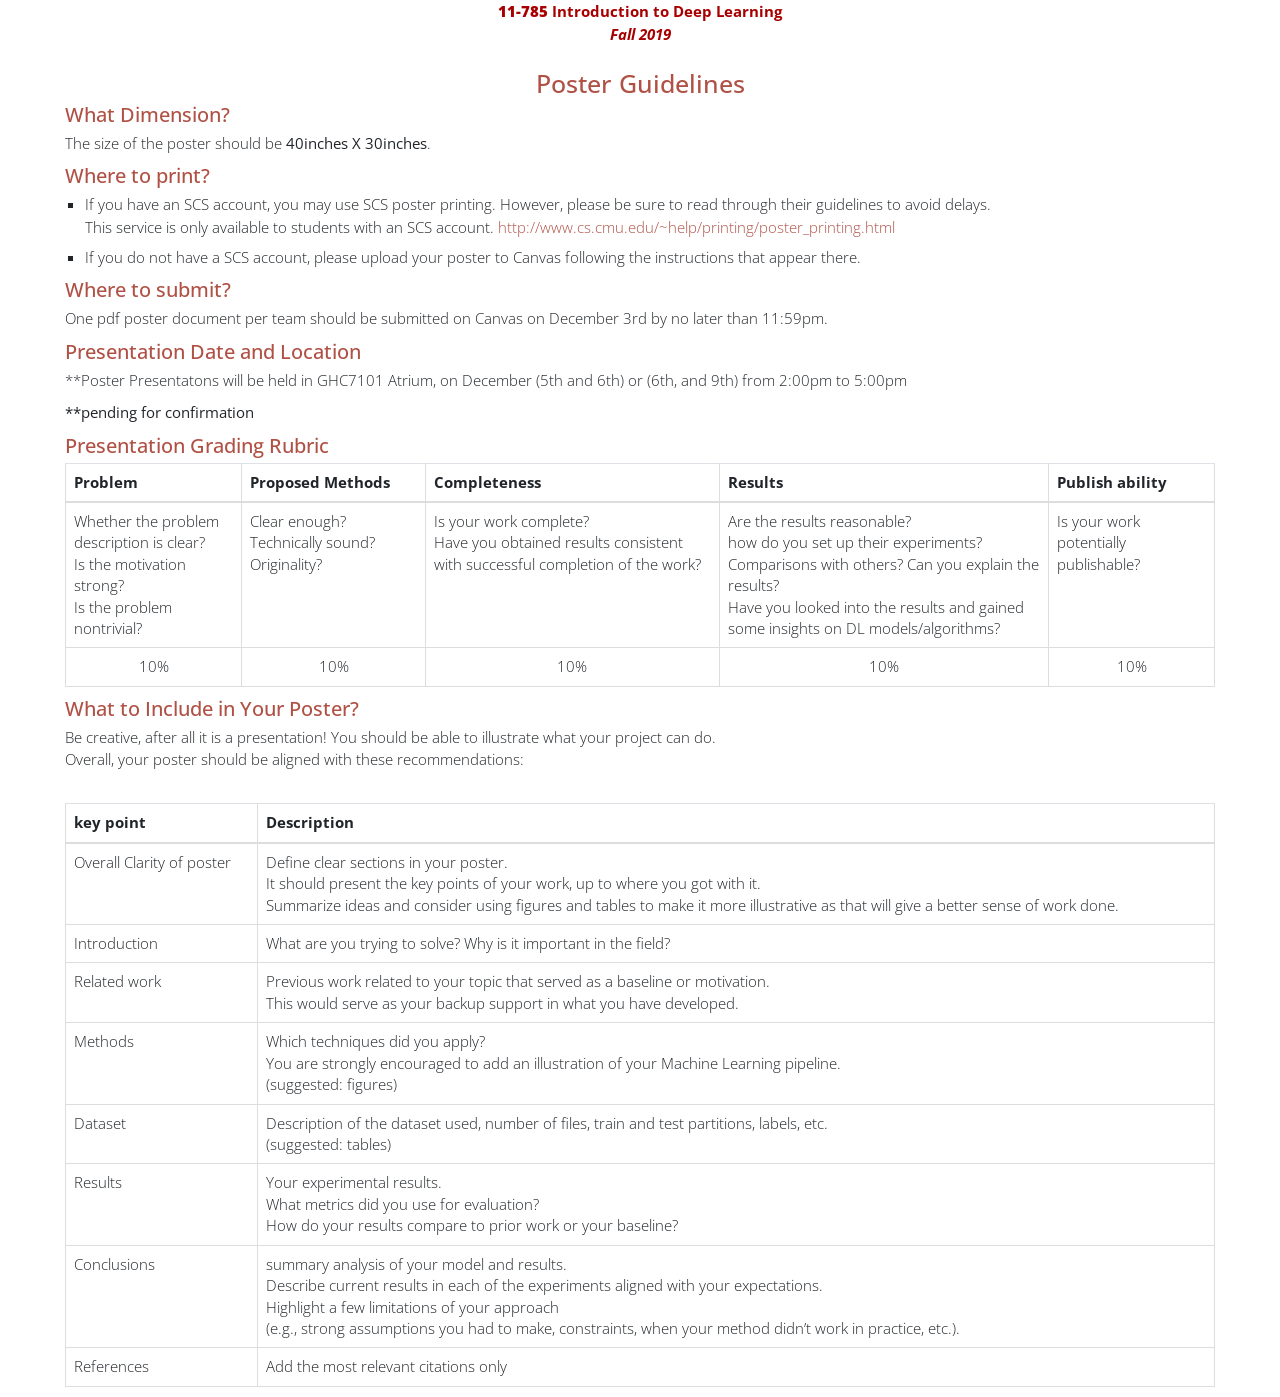
==== poster_description.html @ cd89eaa8 "Add files via upload added poster guidelines page" ====
<!DOCTYPE html>
<html lang="en">
<!DOCTYPE html>
<html lang="en">
<head>
    <meta charset="UTF-8">
    <!--  <meta http-equiv="refresh" content="5"> -->
    <title>11-785 Deep Learning</title>
    <link href="https://maxcdn.bootstrapcdn.com/bootstrap/3.3.5/css/bootstrap.min.css" rel="stylesheet" integrity="sha256-MfvZlkHCEqatNoGiOXveE8FIwMzZg4W85qfrfIFBfYc= sha512-dTfge/zgoMYpP7QbHy4gWMEGsbsdZeCXz7irItjcC3sPUFtf0kuFbDz/ixG7ArTxmDjLXDmezHubeNikyKGVyQ==" crossorigin="anonymous">
    <link href='https://fonts.googleapis.com/css?family=Open+Sans:400,300,400italic,300italic' rel='stylesheet' type='text/css'>
	
	<!-- bootsraping for the tables -->
	<link rel="stylesheet" href="https://maxcdn.bootstrapcdn.com/bootstrap/4.3.1/css/bootstrap.min.css">
	<script src="https://ajax.googleapis.com/ajax/libs/jquery/3.4.1/jquery.min.js"></script>
	<script src="https://cdnjs.cloudflare.com/ajax/libs/popper.js/1.14.7/umd/popper.min.js"></script>
	<script src="https://maxcdn.bootstrapcdn.com/bootstrap/4.3.1/js/bootstrap.min.js"></script>
	
	<!-- the main css locally done-->
    <link href="main_pd.css" rel="stylesheet" type="text/css">

	<div class="container-titlebar">
		<div class="row">
			<div class="title-col vcenter" style="color:#A80000;font-weight:bold;text-align:center;width:100%">
				<div class="title"><b>11-785</b> Introduction to Deep Learning</div>
				<div class="subtitle"><i>Fall 2019</i></div>
			</div>
		</div>
	</div>
</head>
<body>
	
	<div class="container">
	<br> <h1 align="center">Poster Guidelines </h1>
	<h2>What Dimension?</h2>
		<p> The size of the poster should be <strong>40inches X 30inches</strong>.</p>
	
	<h2>Where to print?</h2>
	<ul class="ul">
	   <li>If you have an SCS account, you may use SCS poster printing. However, please be sure to read through their guidelines to avoid delays. <br> This service is only available to students with an SCS account. <a href="http://www.cs.cmu.edu/~help/printing/poster_printing.html">http://www.cs.cmu.edu/~help/printing/poster_printing.html</a> </li>
	   <li>If you do not have a SCS account, please upload your poster to Canvas following the instructions that appear there.</li>
	</ul>
	
	<h2>Where to submit?</h2>
	<p> One pdf poster document per team should be submitted on Canvas on December 3rd by no later than 11:59pm.</p>
	
	
	<h2>Presentation Date and Location</h2>
		<p> **Poster Presentatons will be held in GHC7101 Atrium, on December (5th and 6th) or (6th, and 9th) from 2:00pm to 5:00pm</p>
		<p><strong>**pending for confirmation </strong></p>
	
	<h2>Presentation Grading Rubric</h2>
	<table class="table table-bordered">
	<thead>
		<tr>
			 <th>Problem</th>
			 <th>Proposed Methods</th>
			 <th>Completeness</th>
			 <th>Results</th>
			 <th>Publish ability</th>
		</tr>
   </thead>
   <tbody>
		<tr>
            <td align="left">Whether the problem description is clear? <br> Is the motivation strong? <br>Is the problem nontrivial?</td> <!--Assignment-->     		
			<td align="left">Clear enough? Technically sound? Originality?</td>
			<td align="left">Is your work complete? <br> Have you obtained results consistent with successful completion of the work? </td>
			<td align="left">Are the results reasonable? <br> how do you set up their experiments? <br> Comparisons with others? Can you explain the results? <br> Have you looked into the results and gained some insights on DL models/algorithms?</td>
			<td align="left">Is your work potentially publishable?</td>
		</tr>
		<tr>
			<td align="center">10%</td>
			<td align="center">10%</td>
			<td align="center">10%</td>
			<td align="center">10%</td>
			<td align="center">10%</td>
		</tr>
    </tbody>
    </table>

	<h2>What to Include in Your Poster? </h2>
	<p>Be creative, after all it is a presentation! You should be able to illustrate what your project can do. <br> Overall, your poster should be aligned with these recommendations: </p> <br>

	<table class="table table-bordered">
	<thead>
		<tr>
			 <th>key point</th>
			 <th>Description</th>
		</tr>
   </thead>
   <tbody>
		<tr>
            <td>Overall Clarity of poster</td> <!--Assignment-->     		
			<td> Define clear sections in your poster.<br>
				 It should present the key points of your work, up to where you got with it. <br> 
				 Summarize ideas and consider using figures and tables to make it more illustrative as that will give a better sense of work done.
			</td>
		</tr>
		<tr>
			<td>Introduction</td>
			<td>What are you trying to solve? Why is it important in the field?</td>
		</tr>
		<tr>
			<td>Related work</td>
			<td>Previous work related to your topic that served as a baseline or motivation. <br> This would serve as your backup support in what you have developed.</td>
		</tr>
		<tr>
			<td>Methods</td>
			<td>Which techniques did you apply? <br> You are strongly encouraged to add an illustration of your Machine Learning pipeline. <br>(suggested: figures)</td>
		</tr>
		<tr>
			<td>Dataset</td>
			<td>Description of the dataset used, number of files, train and test partitions, labels, etc. <br> (suggested: tables)</td>
		</tr>
		<tr>
			<td>Results</td>
			<td>Your experimental results.<br> What metrics did you use for evaluation? <br> How do your results compare to prior work or your baseline? </td>
		</tr>
		<tr>
			<td>Conclusions</td>
			<td>summary analysis of your model and results.<br> Describe current results in each of the experiments aligned with your expectations. <br> Highlight a few limitations of your approach <br>(e.g., strong assumptions you had to make, constraints, when your method didn’t work in practice, etc.). </td>
		</tr>
		<tr>
			<td>References</td>
			<td>Add the most relevant citations only</td>
		</tr>
    </tbody>
    </table> 
	</div>   <!-- container div -->
</body>
</html>
---- main_pd.css ----
body {
        font-family: 'Open Sans', sans-serif;
        font-size: 1.5em;
        font-weight: 300;
        text-align: justify;
    }

	
h1{
	color: #b05145;
  }	


 h2 {
      color: #b05145;
    }


h3 {
     color: #bf766d;
     font-weight: 300;
   }

   
	.container {
            max-width: 1200px;
            padding-left: 25px;
            padding-right: 25px;
           }

		   
a, a:hover {
            color: #b05145;
        }


  .ul {
            list-style:square ;
            padding-left: 1.3em;
        }
   li{
	   margin-bottom: 0.5em;
    }
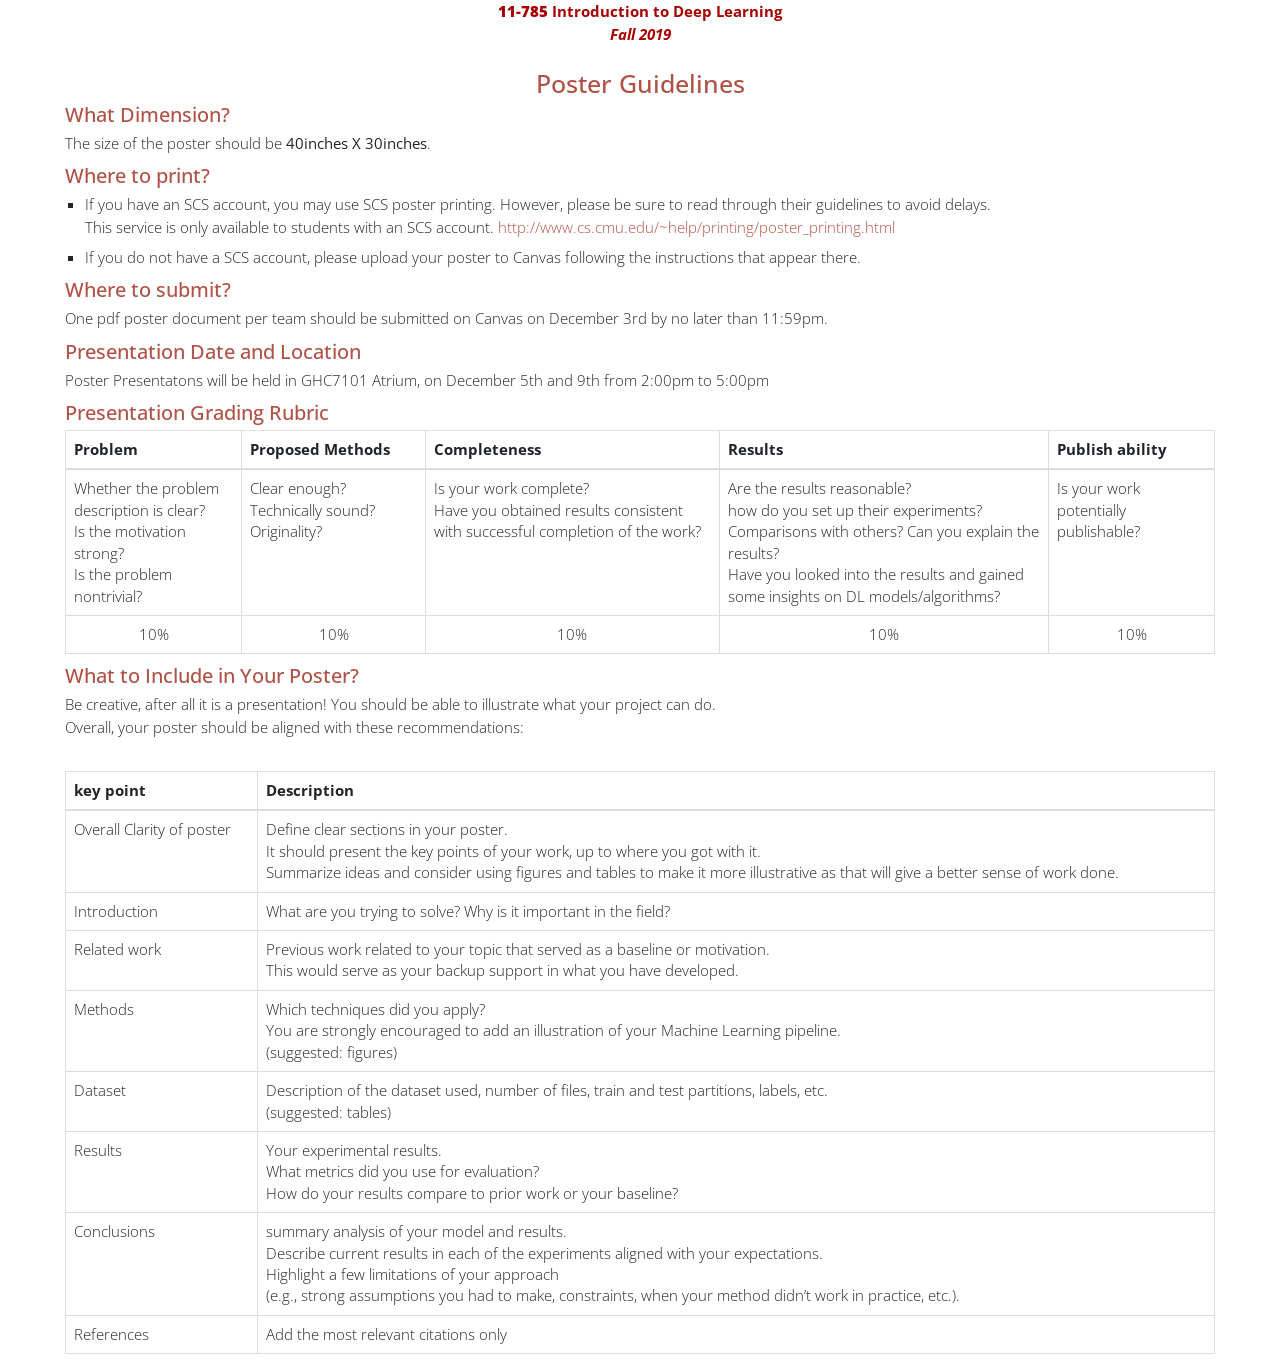
==== commit 14e3014a: "Update poster_description.html updated the final dates for the poster presentations" ====
--- a/poster_description.html
+++ b/poster_description.html
@@ -45,8 +45,7 @@
 	
 	
 	<h2>Presentation Date and Location</h2>
-		<p> **Poster Presentatons will be held in GHC7101 Atrium, on December (5th and 6th) or (6th, and 9th) from 2:00pm to 5:00pm</p>
-		<p><strong>**pending for confirmation </strong></p>
+		<p> Poster Presentatons will be held in GHC7101 Atrium, on December 5th and 9th from 2:00pm to 5:00pm</p>
 	
 	<h2>Presentation Grading Rubric</h2>
 	<table class="table table-bordered">
@@ -135,4 +134,4 @@
 
 
 
- + 
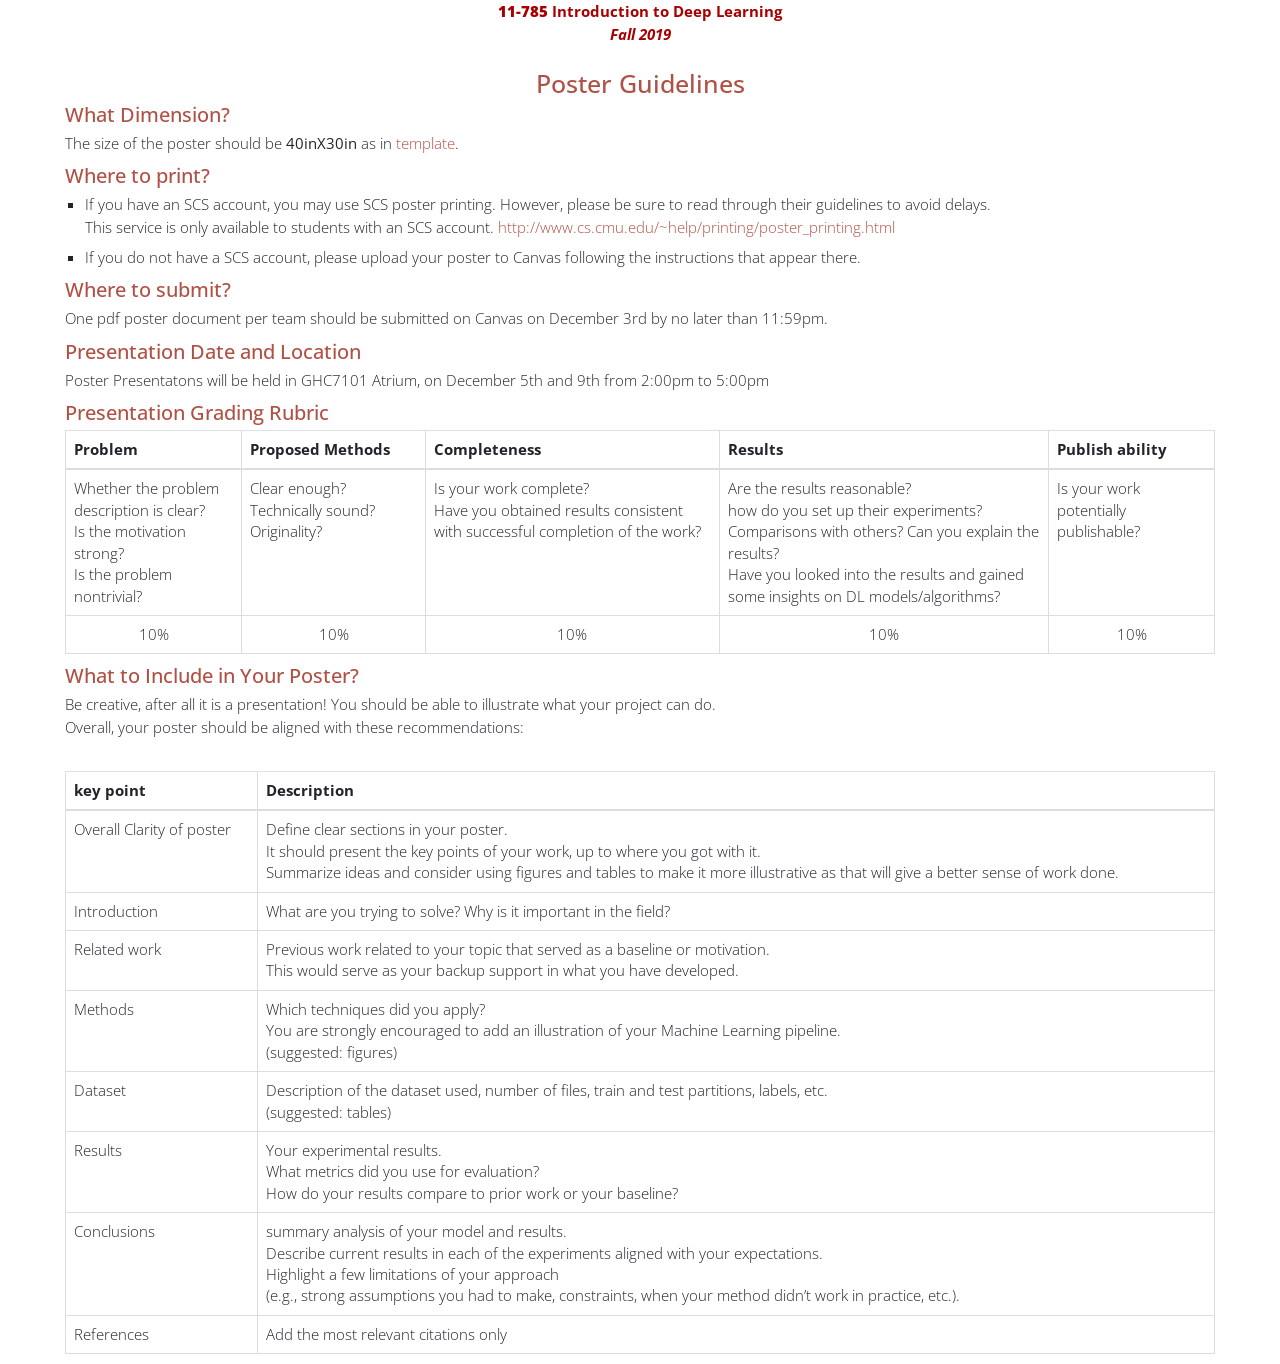
==== commit b1cd28bb: "Update poster_description.html added the poster templates to the page" ====
--- a/poster_description.html
+++ b/poster_description.html
@@ -32,7 +32,7 @@
 	<div class="container">
 	<br> <h1 align="center">Poster Guidelines </h1>
 	<h2>What Dimension?</h2>
-		<p> The size of the poster should be <strong>40inches X 30inches</strong>.</p>
+		<p> The size of the poster should be <strong>40inX30in</strong> as in <a href="https://www.posterpresentations.com/free-poster-templates.html#postertemplate-40x30">template</a>.</p>
 	
 	<h2>Where to print?</h2>
 	<ul class="ul">
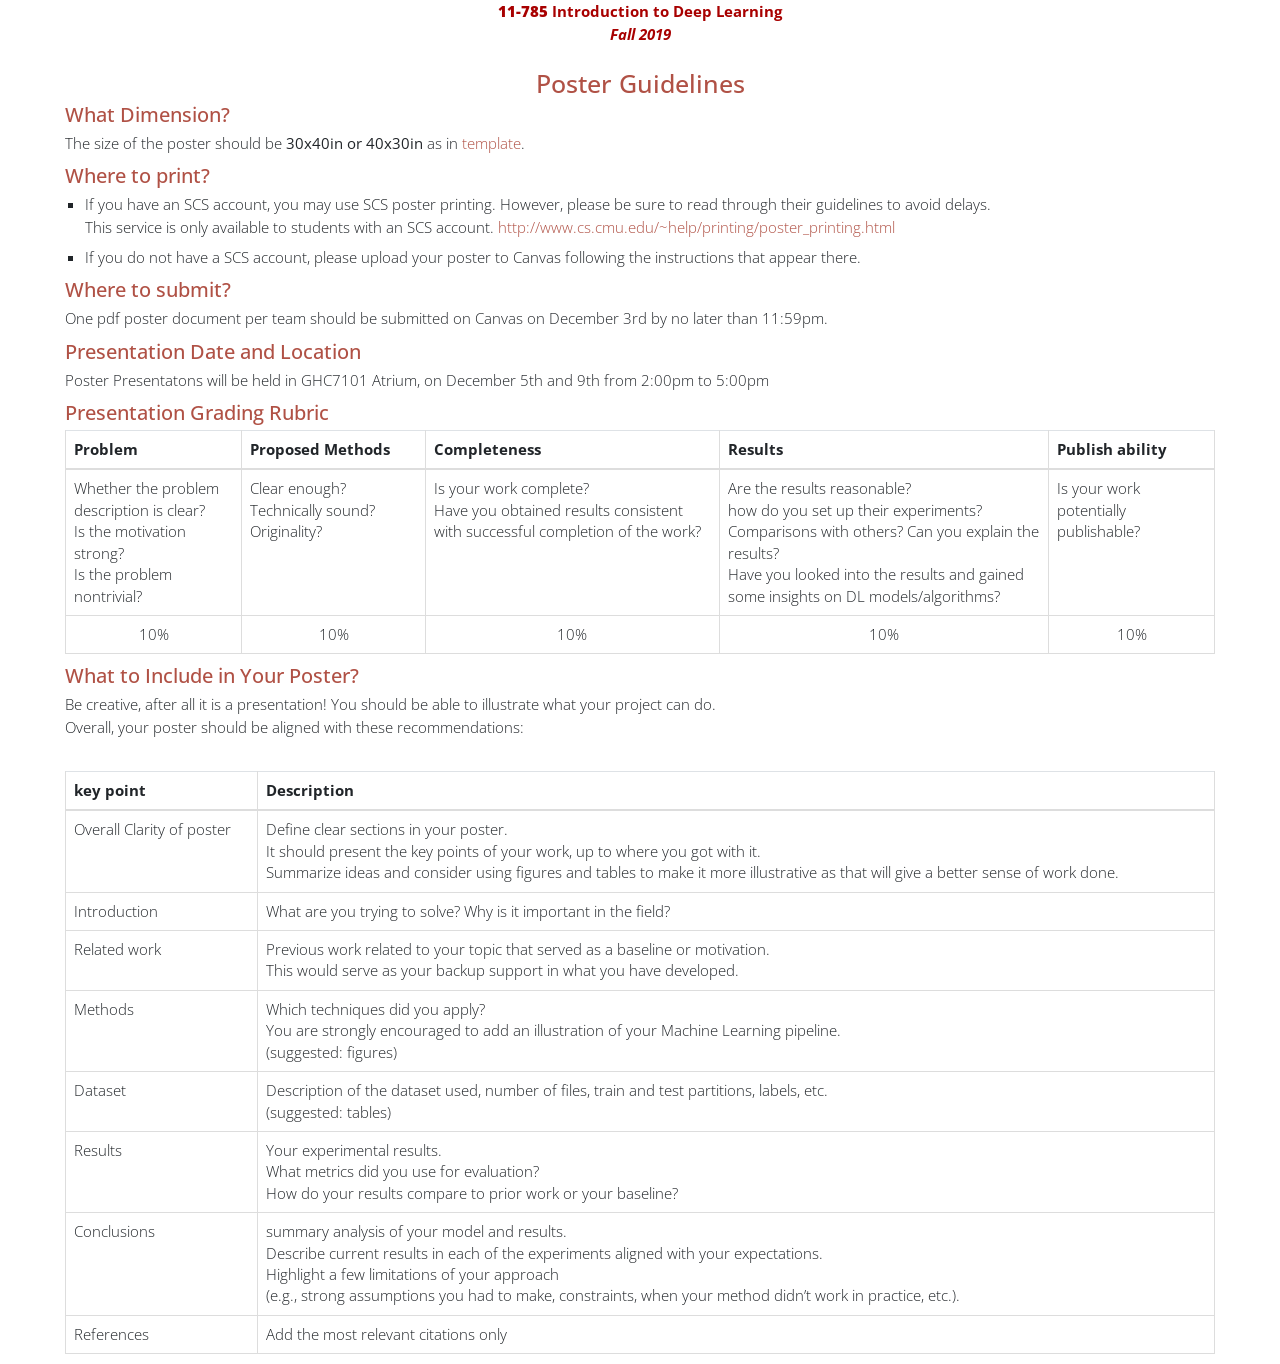
==== commit 1993934d: "Update poster_description.html added dimensions" ====
--- a/poster_description.html
+++ b/poster_description.html
@@ -32,7 +32,7 @@
 	<div class="container">
 	<br> <h1 align="center">Poster Guidelines </h1>
 	<h2>What Dimension?</h2>
-		<p> The size of the poster should be <strong>40inX30in</strong> as in <a href="https://www.posterpresentations.com/free-poster-templates.html#postertemplate-40x30">template</a>.</p>
+		<p> The size of the poster should be <strong>30x40in or 40x30in</strong> as in <a href="https://www.posterpresentations.com/free-poster-templates.html#postertemplate-40x30">template</a>.</p>
 	
 	<h2>Where to print?</h2>
 	<ul class="ul">
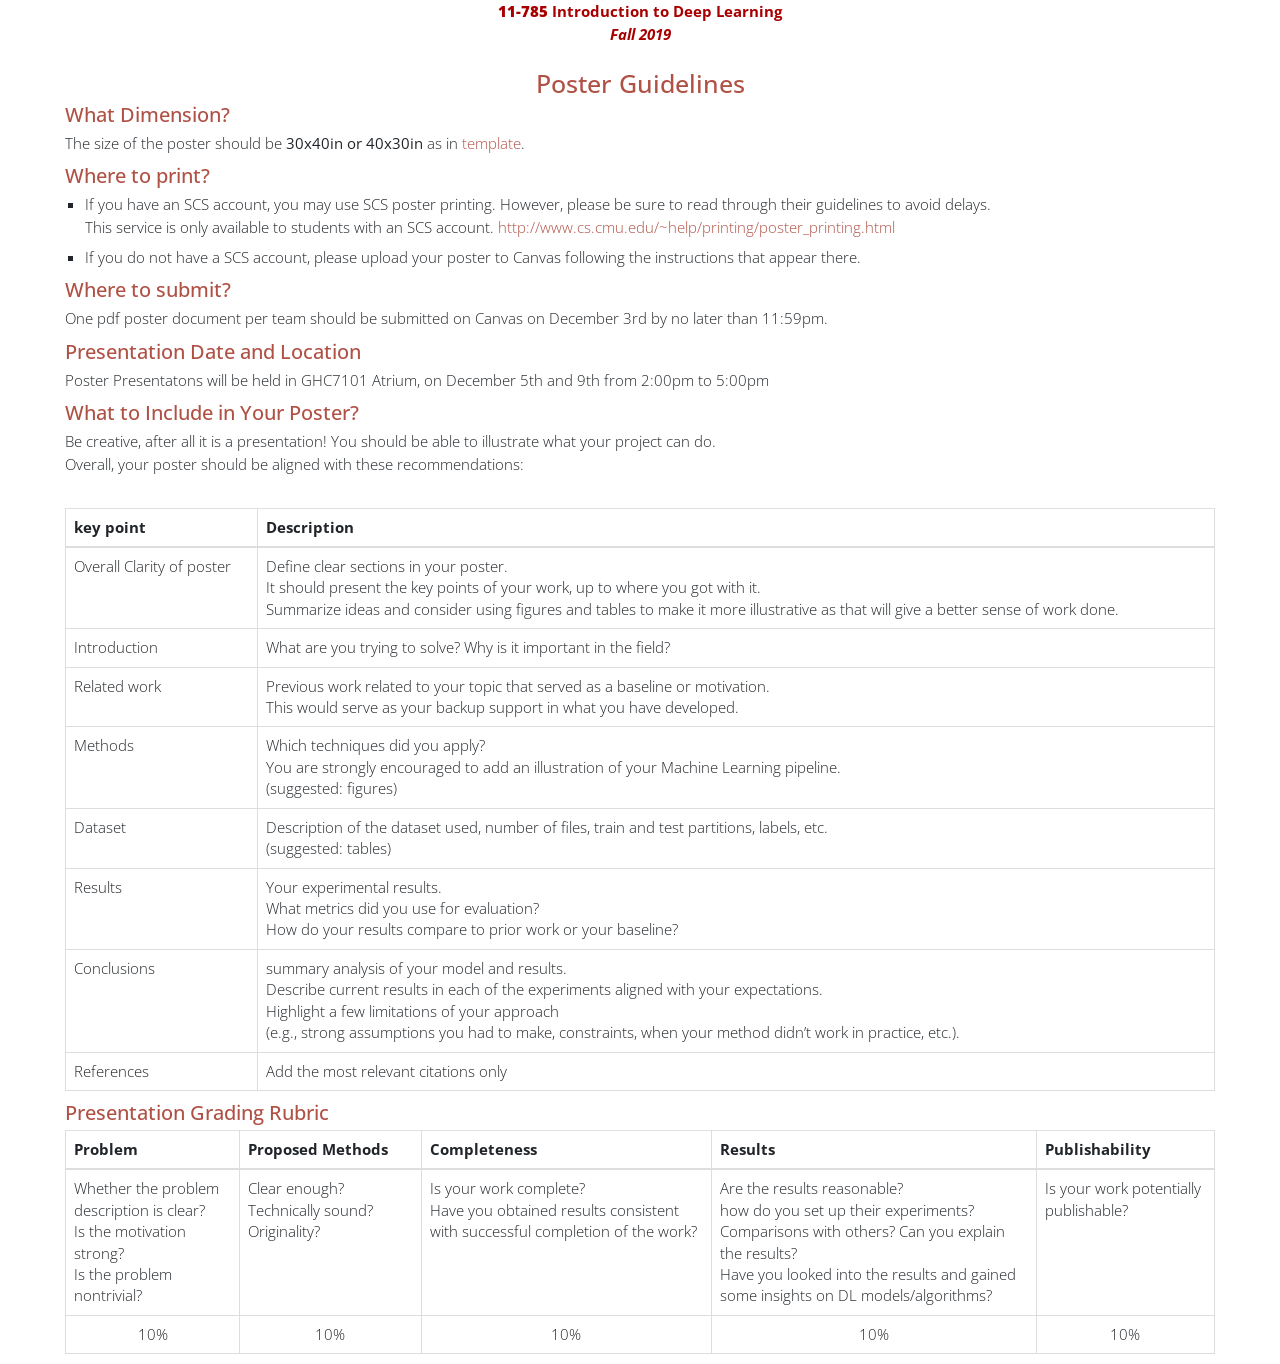
==== commit 72aac7bd: "Update poster_description.html switch the order." ====
--- a/poster_description.html
+++ b/poster_description.html
@@ -47,35 +47,6 @@
 	<h2>Presentation Date and Location</h2>
 		<p> Poster Presentatons will be held in GHC7101 Atrium, on December 5th and 9th from 2:00pm to 5:00pm</p>
 	
-	<h2>Presentation Grading Rubric</h2>
-	<table class="table table-bordered">
-	<thead>
-		<tr>
-			 <th>Problem</th>
-			 <th>Proposed Methods</th>
-			 <th>Completeness</th>
-			 <th>Results</th>
-			 <th>Publish ability</th>
-		</tr>
-   </thead>
-   <tbody>
-		<tr>
-            <td align="left">Whether the problem description is clear? <br> Is the motivation strong? <br>Is the problem nontrivial?</td> <!--Assignment-->     		
-			<td align="left">Clear enough? Technically sound? Originality?</td>
-			<td align="left">Is your work complete? <br> Have you obtained results consistent with successful completion of the work? </td>
-			<td align="left">Are the results reasonable? <br> how do you set up their experiments? <br> Comparisons with others? Can you explain the results? <br> Have you looked into the results and gained some insights on DL models/algorithms?</td>
-			<td align="left">Is your work potentially publishable?</td>
-		</tr>
-		<tr>
-			<td align="center">10%</td>
-			<td align="center">10%</td>
-			<td align="center">10%</td>
-			<td align="center">10%</td>
-			<td align="center">10%</td>
-		</tr>
-    </tbody>
-    </table>
-
 	<h2>What to Include in Your Poster? </h2>
 	<p>Be creative, after all it is a presentation! You should be able to illustrate what your project can do. <br> Overall, your poster should be aligned with these recommendations: </p> <br>
 
@@ -124,6 +95,37 @@
 		</tr>
     </tbody>
     </table> 
+		
+        <h2>Presentation Grading Rubric</h2>
+	<table class="table table-bordered">
+	<thead>
+		<tr>
+			 <th>Problem</th>
+			 <th>Proposed Methods</th>
+			 <th>Completeness</th>
+			 <th>Results</th>
+			 <th>Publishability</th>
+		</tr>
+   </thead>
+   <tbody>
+		<tr>
+            <td align="left">Whether the problem description is clear? <br> Is the motivation strong? <br>Is the problem nontrivial?</td> <!--Assignment-->     		
+			<td align="left">Clear enough? Technically sound? Originality?</td>
+			<td align="left">Is your work complete? <br> Have you obtained results consistent with successful completion of the work? </td>
+			<td align="left">Are the results reasonable? <br> how do you set up their experiments? <br> Comparisons with others? Can you explain the results? <br> Have you looked into the results and gained some insights on DL models/algorithms?</td>
+			<td align="left">Is your work potentially publishable?</td>
+		</tr>
+		<tr>
+			<td align="center">10%</td>
+			<td align="center">10%</td>
+			<td align="center">10%</td>
+			<td align="center">10%</td>
+			<td align="center">10%</td>
+		</tr>
+    </tbody>
+    </table>
+
+	
 	</div>   <!-- container div -->
 </body>
 </html>
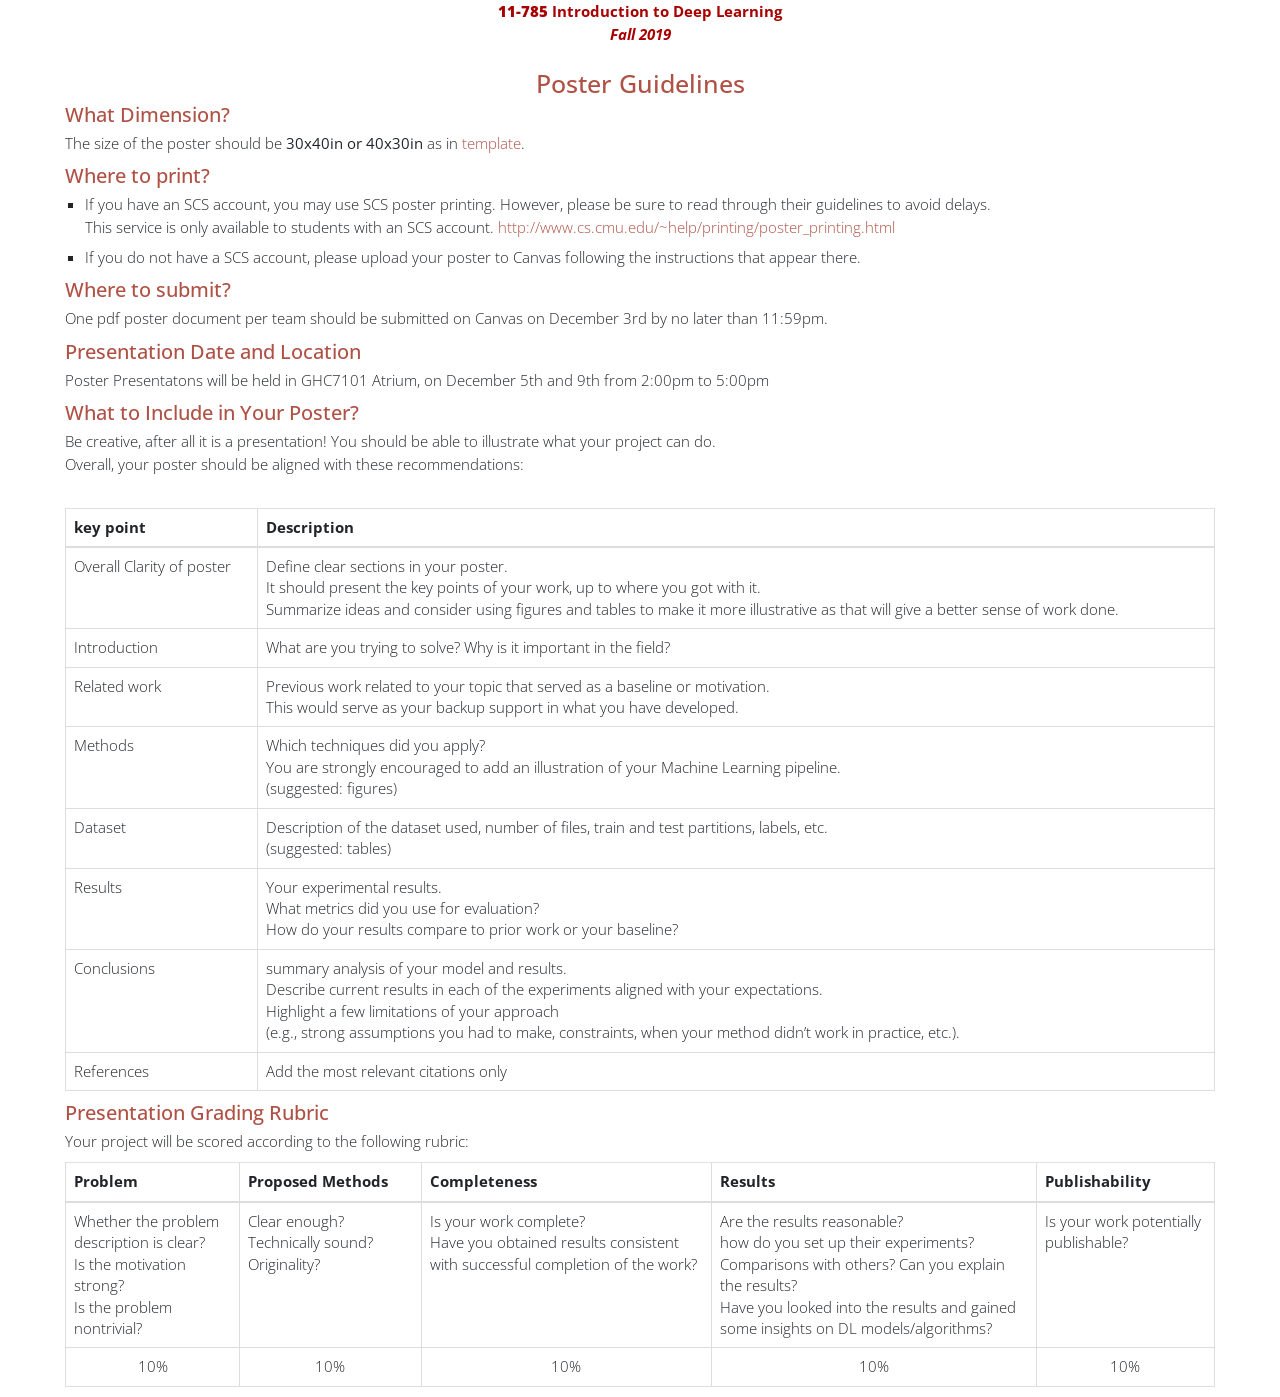
==== commit bf3170c0: "Update poster_description.html" ====
--- a/poster_description.html
+++ b/poster_description.html
@@ -97,6 +97,7 @@
     </table> 
 		
         <h2>Presentation Grading Rubric</h2>
+	<p>Your project will be scored according to the following rubric: </p>	
 	<table class="table table-bordered">
 	<thead>
 		<tr>
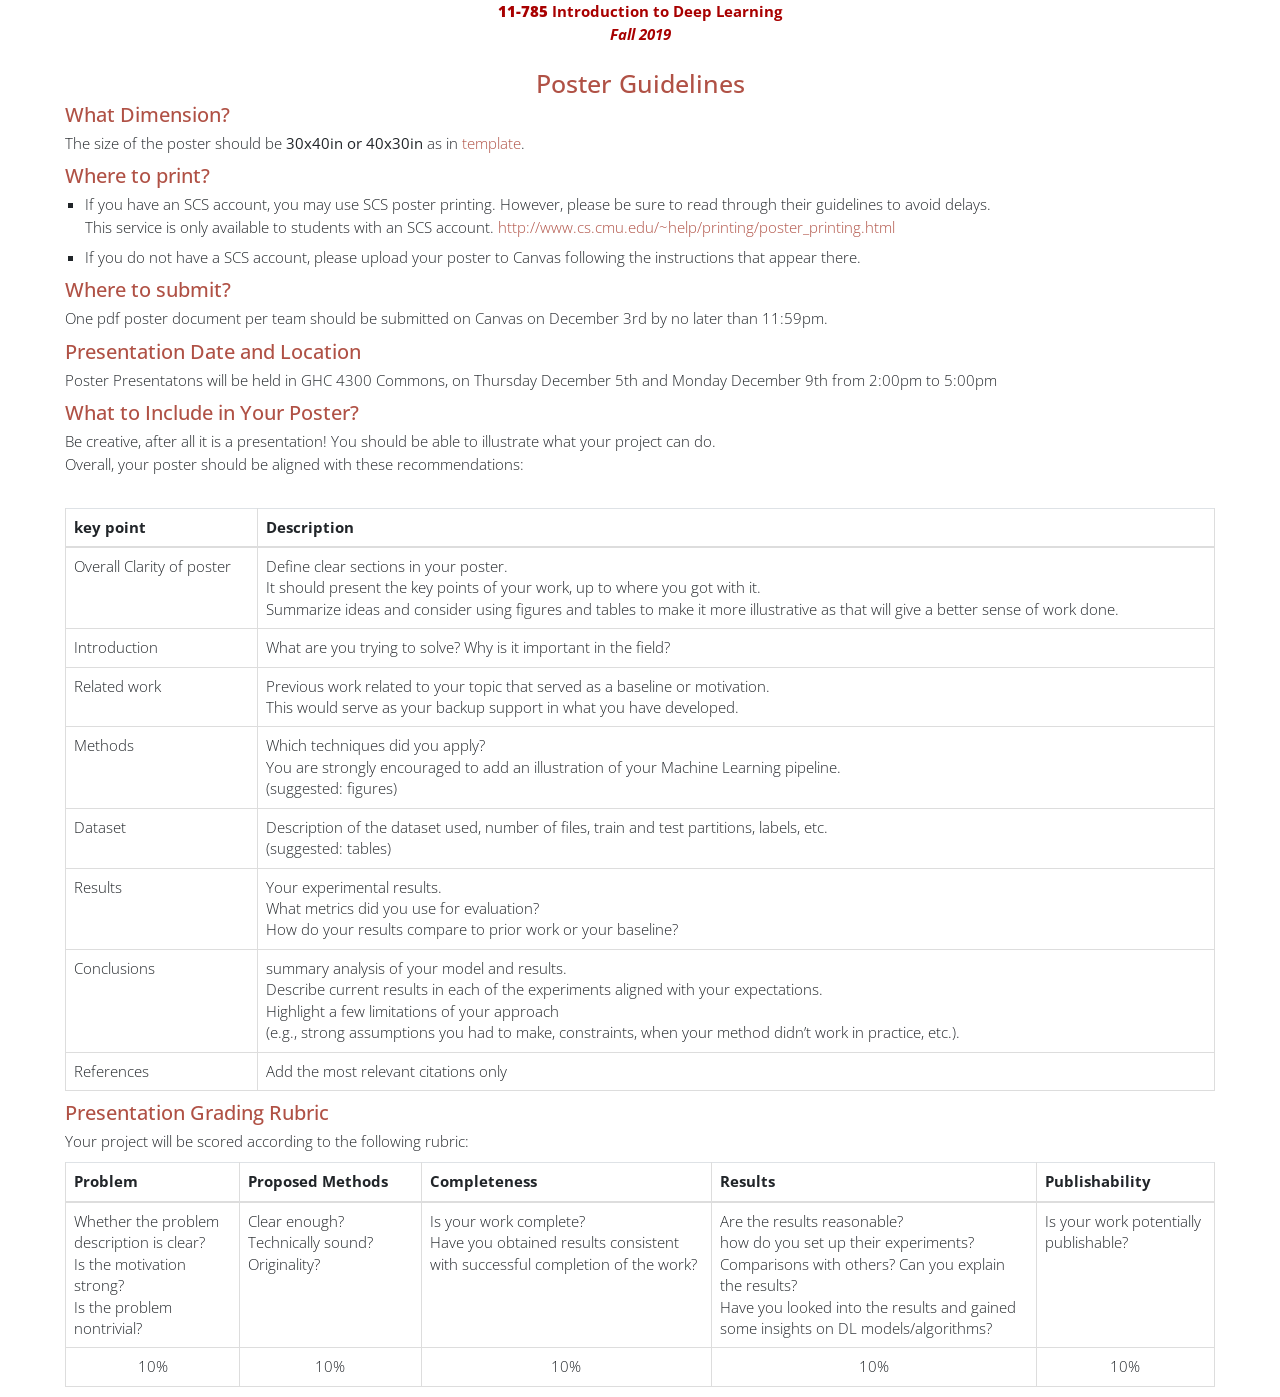
==== commit f1db38a2: "Update poster_description.html changed location of the presentations" ====
--- a/poster_description.html
+++ b/poster_description.html
@@ -45,7 +45,7 @@
 	
 	
 	<h2>Presentation Date and Location</h2>
-		<p> Poster Presentatons will be held in GHC7101 Atrium, on December 5th and 9th from 2:00pm to 5:00pm</p>
+		<p> Poster Presentatons will be held in GHC 4300 Commons, on Thursday December 5th and Monday December 9th from 2:00pm to 5:00pm</p>
 	
 	<h2>What to Include in Your Poster? </h2>
 	<p>Be creative, after all it is a presentation! You should be able to illustrate what your project can do. <br> Overall, your poster should be aligned with these recommendations: </p> <br>
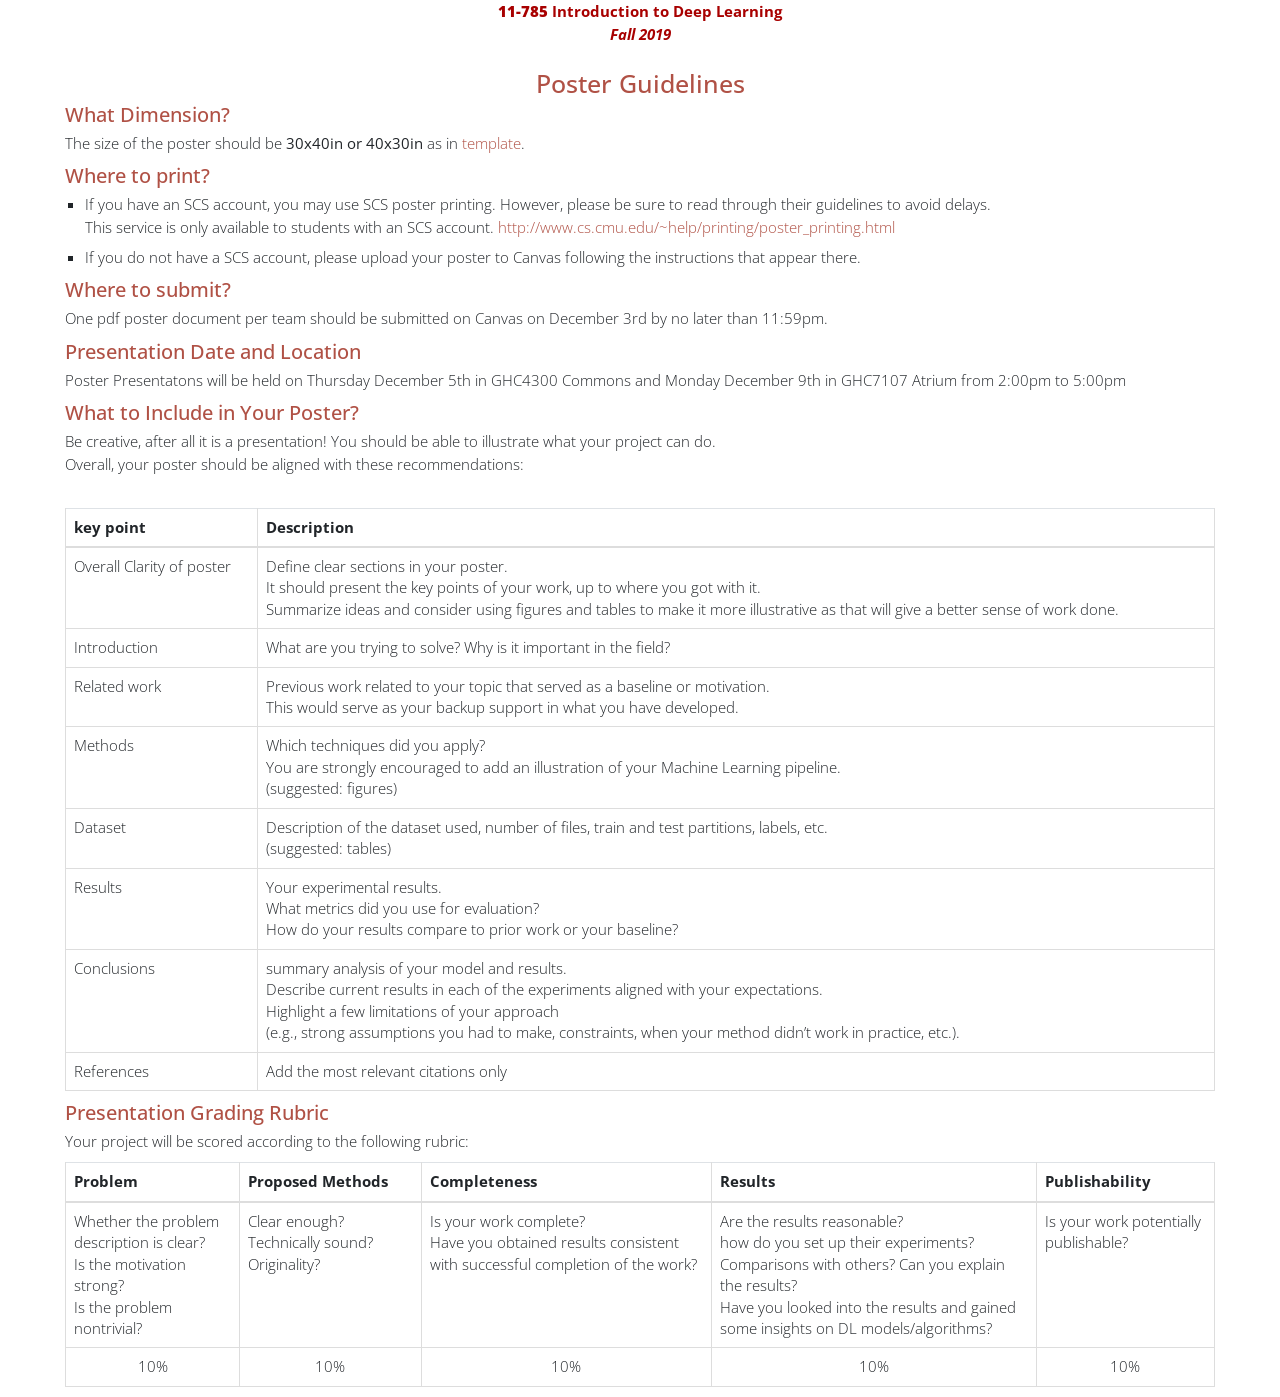
==== commit 9249cdd9: "Update poster_description.html" ====
--- a/poster_description.html
+++ b/poster_description.html
@@ -45,7 +45,7 @@
 	
 	
 	<h2>Presentation Date and Location</h2>
-		<p> Poster Presentatons will be held in GHC 4300 Commons, on Thursday December 5th and Monday December 9th from 2:00pm to 5:00pm</p>
+		<p> Poster Presentatons will be held on Thursday December 5th in GHC4300 Commons and Monday December 9th in GHC7107 Atrium from 2:00pm to 5:00pm</p>
 	
 	<h2>What to Include in Your Poster? </h2>
 	<p>Be creative, after all it is a presentation! You should be able to illustrate what your project can do. <br> Overall, your poster should be aligned with these recommendations: </p> <br>
